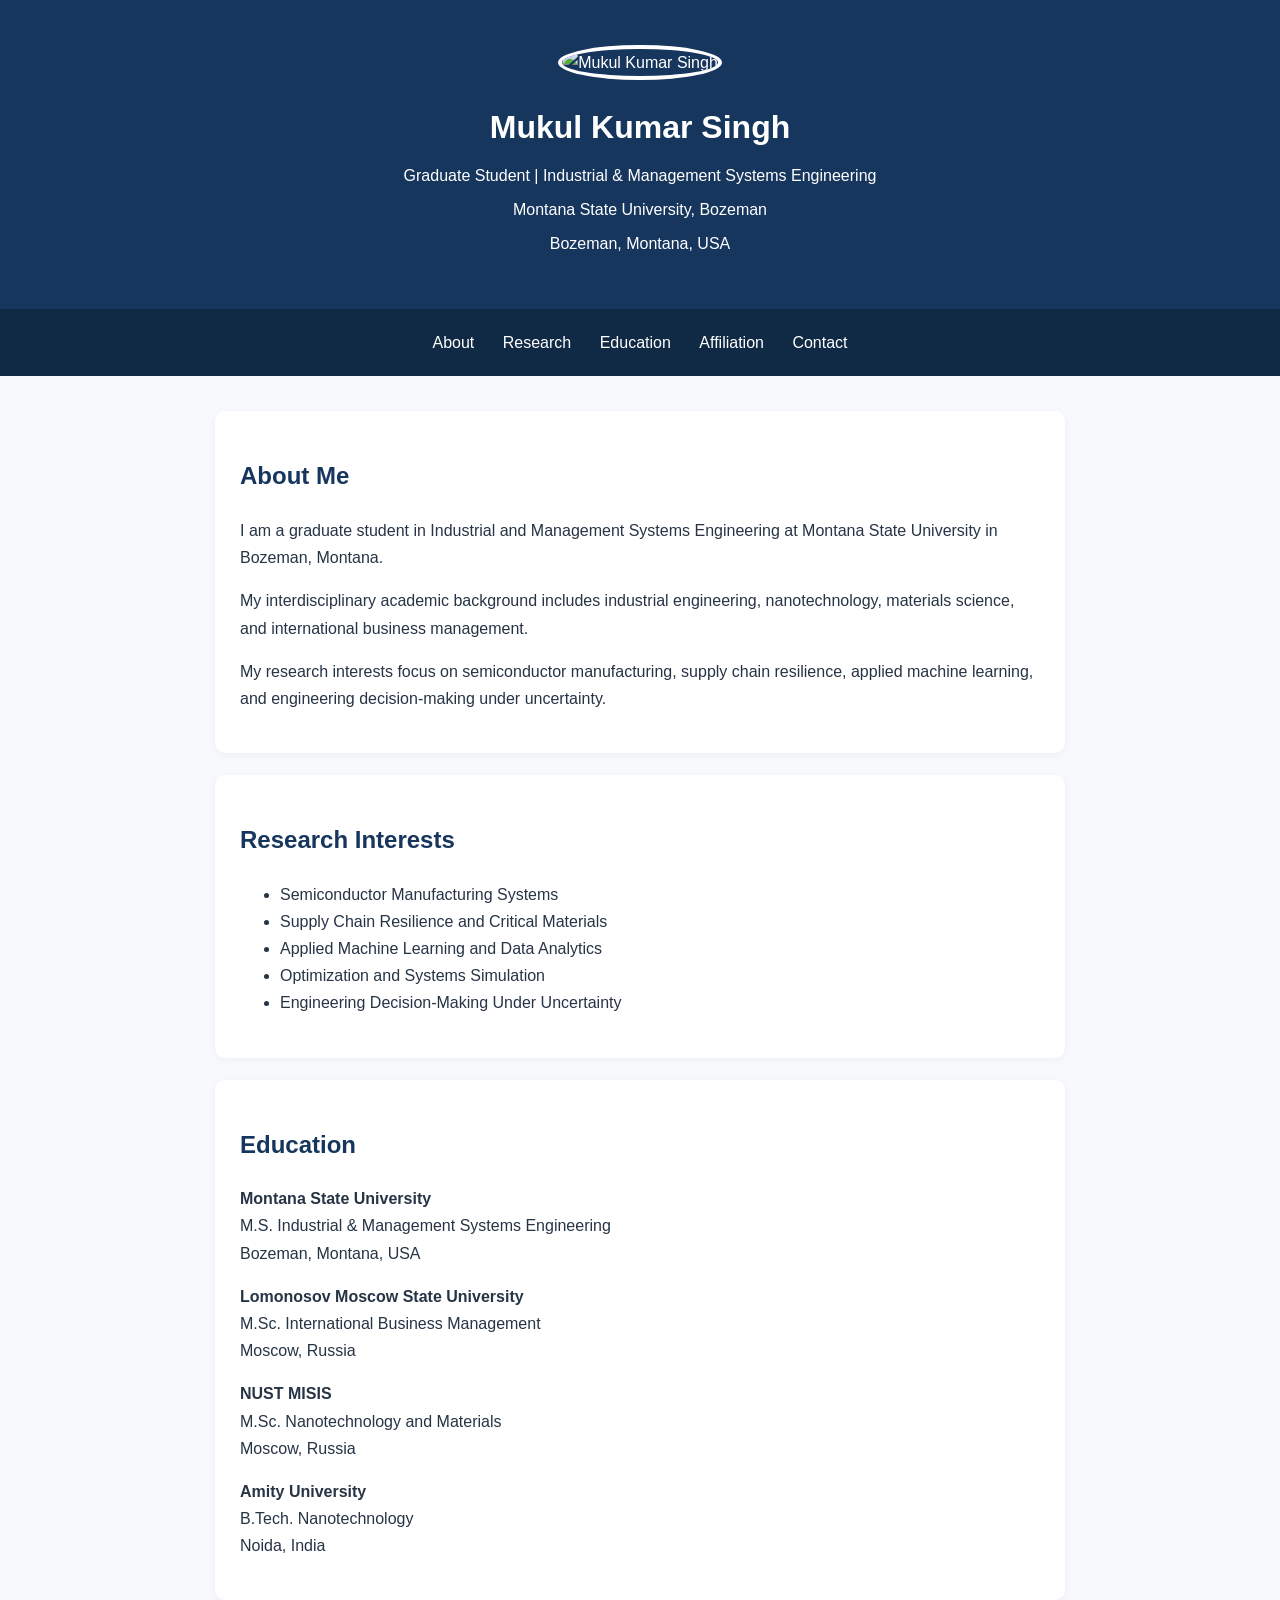
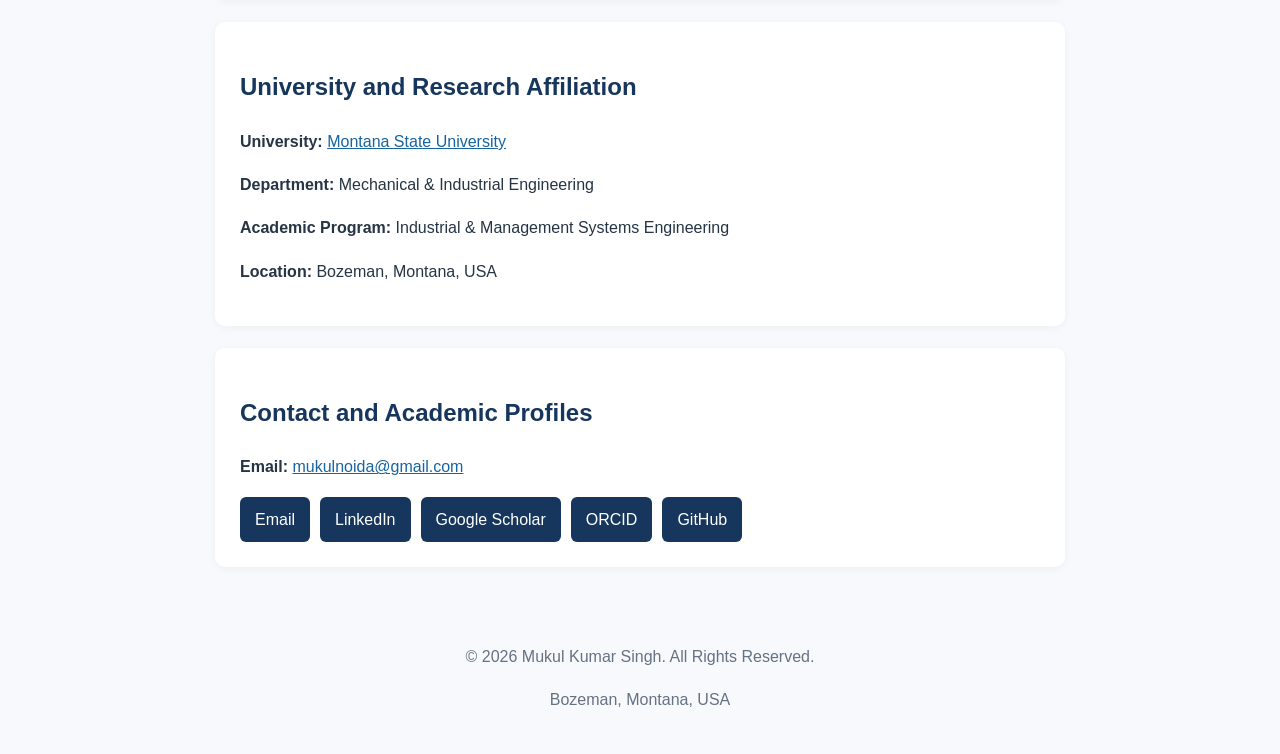
==== index.html @ 9c1c106c "Add academic homepage HTML structure This is a complete HTML document for an academic homepage, incl" ====
<!DOCTYPE html>
<html lang="en">
<head>
  <meta charset="UTF-8">
  <meta name="viewport" content="width=device-width, initial-scale=1">

  <title>Mukul Kumar Singh | Academic Homepage</title>

  <style>
    body {
      font-family: Arial, sans-serif;
      margin: 0;
      color: #263445;
      background: #f7f9fc;
      line-height: 1.7;
    }

    header {
      background: #17365d;
      color: white;
      text-align: center;
      padding: 45px 20px;
    }

    .profile-photo {
      width: 160px;
      height: 160px;
      border-radius: 50%;
      object-fit: cover;
      border: 4px solid white;
      margin-bottom: 15px;
    }

    header h1 {
      margin: 5px 0;
    }

    header p {
      margin: 7px 0;
    }

    nav {
      background: #102944;
      padding: 15px;
      text-align: center;
    }

    nav a {
      display: inline-block;
      color: white;
      text-decoration: none;
      margin: 5px 12px;
    }

    nav a:hover {
      text-decoration: underline;
    }

    main {
      max-width: 850px;
      margin: 35px auto;
      padding: 0 20px;
    }

    section {
      background: white;
      padding: 25px;
      margin-bottom: 22px;
      border-radius: 10px;
      box-shadow: 0 2px 8px #0000000b;
    }

    h2 {
      color: #17365d;
    }

    .links {
      display: flex;
      flex-wrap: wrap;
      gap: 10px;
    }

    .links a {
      display: inline-block;
      background: #17365d;
      color: white;
      padding: 9px 15px;
      border-radius: 6px;
      text-decoration: none;
    }

    .links a:hover {
      background: #285d91;
    }

    a {
      color: #1764a0;
    }

    footer {
      text-align: center;
      padding: 25px;
      color: #657284;
    }

    @media (max-width: 600px) {
      header h1 {
        font-size: 26px;
      }

      .profile-photo {
        width: 130px;
        height: 130px;
      }

      section {
        padding: 20px;
      }
    }
  </style>
</head>

<body>

<header>

  <!-- Upload your photo as profile.jpg -->
  <img
    src="profile.jpg"
    alt="Mukul Kumar Singh"
    class="profile-photo"
  >

  <h1>Mukul Kumar Singh</h1>

  <p>
    Graduate Student |
    Industrial & Management Systems Engineering
  </p>

  <p>Montana State University, Bozeman</p>

  <p>Bozeman, Montana, USA</p>

</header>

<nav>
  <a href="#about">About</a>
  <a href="#research">Research</a>
  <a href="#education">Education</a>
  <a href="#affiliation">Affiliation</a>
  <a href="#contact">Contact</a>
</nav>

<main>

  <!-- ABOUT ME -->
  <section id="about">

    <h2>About Me</h2>

    <p>
      I am a graduate student in Industrial and
      Management Systems Engineering at
      Montana State University in Bozeman, Montana.
    </p>

    <p>
      My interdisciplinary academic background
      includes industrial engineering, nanotechnology,
      materials science, and international business
      management.
    </p>

    <p>
      My research interests focus on semiconductor
      manufacturing, supply chain resilience,
      applied machine learning, and engineering
      decision-making under uncertainty.
    </p>

  </section>

  <!-- RESEARCH -->
  <section id="research">

    <h2>Research Interests</h2>

    <ul>
      <li>Semiconductor Manufacturing Systems</li>
      <li>Supply Chain Resilience and Critical Materials</li>
      <li>Applied Machine Learning and Data Analytics</li>
      <li>Optimization and Systems Simulation</li>
      <li>Engineering Decision-Making Under Uncertainty</li>
    </ul>

  </section>

  <!-- EDUCATION -->
  <section id="education">

    <h2>Education</h2>

    <p>
      <strong>Montana State University</strong><br>
      M.S. Industrial & Management Systems Engineering<br>
      Bozeman, Montana, USA
    </p>

    <p>
      <strong>Lomonosov Moscow State University</strong><br>
      M.Sc. International Business Management<br>
      Moscow, Russia
    </p>

    <p>
      <strong>NUST MISIS</strong><br>
      M.Sc. Nanotechnology and Materials<br>
      Moscow, Russia
    </p>

    <p>
      <strong>Amity University</strong><br>
      B.Tech. Nanotechnology<br>
      Noida, India
    </p>

  </section>

  <!-- UNIVERSITY AFFILIATION -->
  <section id="affiliation">

    <h2>University and Research Affiliation</h2>

    <p>
      <strong>University:</strong>
      <a href="https://www.montana.edu/"
         target="_blank" rel="noopener noreferrer">
        Montana State University
      </a>
    </p>

    <p>
      <strong>Department:</strong>
      Mechanical & Industrial Engineering
    </p>

    <p>
      <strong>Academic Program:</strong>
      Industrial & Management Systems Engineering
    </p>

    <p>
      <strong>Location:</strong>
      Bozeman, Montana, USA
    </p>

  </section>

  <!-- CONTACT -->
  <section id="contact">

    <h2>Contact and Academic Profiles</h2>

    <p>
      <strong>Email:</strong>
      <a href="mailto:mukulnoida@gmail.com">
        mukulnoida@gmail.com
      </a>
    </p>

    <div class="links">

      <a href="mailto:mukulnoida@gmail.com">
        Email
      </a>

      <a href="https://www.linkedin.com/in/mukulnoida/"
         target="_blank" rel="noopener noreferrer">
        LinkedIn
      </a>

      <a href="https://scholar.google.com/citations?hl=en&amp;user=1E6UcasAAAAJ"
         target="_blank" rel="noopener noreferrer">
        Google Scholar
      </a>

      <a href="https://orcid.org/0009-0001-5948-5191"
         target="_blank" rel="noopener noreferrer">
        ORCID
      </a>

      <a href="https://github.com/mukulnoida"
         target="_blank" rel="noopener noreferrer">
        GitHub
      </a>

    </div>

  </section>

</main>

<footer>
  <p>© 2026 Mukul Kumar Singh. All Rights Reserved.</p>
  <p>Bozeman, Montana, USA</p>
</footer>

</body>
</html>
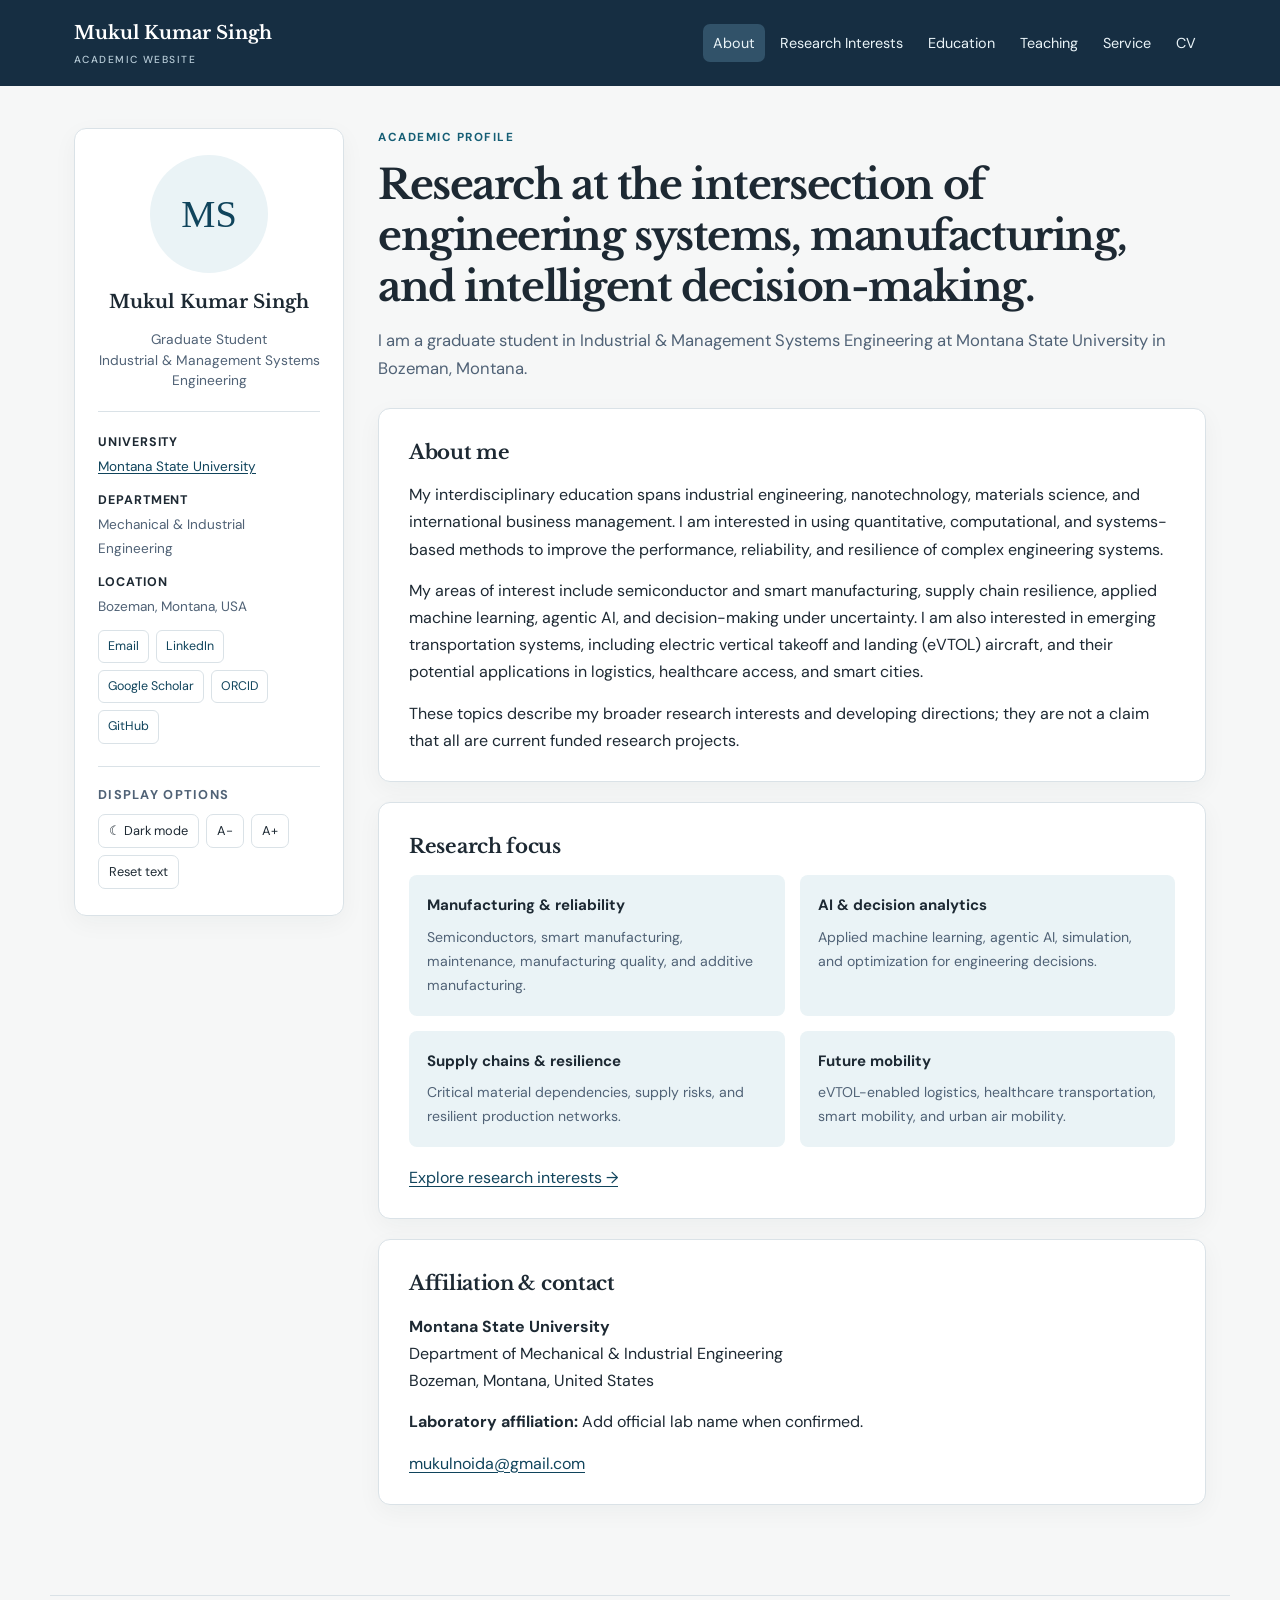
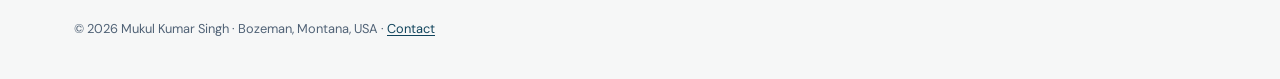
==== commit e1ff9593: "Add files via upload" ====
--- a/index.html
+++ b/index.html
@@ -1,311 +1 @@
-
-<!DOCTYPE html>
-<html lang="en">
-<head>
-  <meta charset="UTF-8">
-  <meta name="viewport" content="width=device-width, initial-scale=1">
-
-  <title>Mukul Kumar Singh | Academic Homepage</title>
-
-  <style>
-    body {
-      font-family: Arial, sans-serif;
-      margin: 0;
-      color: #263445;
-      background: #f7f9fc;
-      line-height: 1.7;
-    }
-
-    header {
-      background: #17365d;
-      color: white;
-      text-align: center;
-      padding: 45px 20px;
-    }
-
-    .profile-photo {
-      width: 160px;
-      height: 160px;
-      border-radius: 50%;
-      object-fit: cover;
-      border: 4px solid white;
-      margin-bottom: 15px;
-    }
-
-    header h1 {
-      margin: 5px 0;
-    }
-
-    header p {
-      margin: 7px 0;
-    }
-
-    nav {
-      background: #102944;
-      padding: 15px;
-      text-align: center;
-    }
-
-    nav a {
-      display: inline-block;
-      color: white;
-      text-decoration: none;
-      margin: 5px 12px;
-    }
-
-    nav a:hover {
-      text-decoration: underline;
-    }
-
-    main {
-      max-width: 850px;
-      margin: 35px auto;
-      padding: 0 20px;
-    }
-
-    section {
-      background: white;
-      padding: 25px;
-      margin-bottom: 22px;
-      border-radius: 10px;
-      box-shadow: 0 2px 8px #0000000b;
-    }
-
-    h2 {
-      color: #17365d;
-    }
-
-    .links {
-      display: flex;
-      flex-wrap: wrap;
-      gap: 10px;
-    }
-
-    .links a {
-      display: inline-block;
-      background: #17365d;
-      color: white;
-      padding: 9px 15px;
-      border-radius: 6px;
-      text-decoration: none;
-    }
-
-    .links a:hover {
-      background: #285d91;
-    }
-
-    a {
-      color: #1764a0;
-    }
-
-    footer {
-      text-align: center;
-      padding: 25px;
-      color: #657284;
-    }
-
-    @media (max-width: 600px) {
-      header h1 {
-        font-size: 26px;
-      }
-
-      .profile-photo {
-        width: 130px;
-        height: 130px;
-      }
-
-      section {
-        padding: 20px;
-      }
-    }
-  </style>
-</head>
-
-<body>
-
-<header>
-
-  <!-- Upload your photo as profile.jpg -->
-  <img
-    src="profile.jpg"
-    alt="Mukul Kumar Singh"
-    class="profile-photo"
-  >
-
-  <h1>Mukul Kumar Singh</h1>
-
-  <p>
-    Graduate Student |
-    Industrial & Management Systems Engineering
-  </p>
-
-  <p>Montana State University, Bozeman</p>
-
-  <p>Bozeman, Montana, USA</p>
-
-</header>
-
-<nav>
-  <a href="#about">About</a>
-  <a href="#research">Research</a>
-  <a href="#education">Education</a>
-  <a href="#affiliation">Affiliation</a>
-  <a href="#contact">Contact</a>
-</nav>
-
-<main>
-
-  <!-- ABOUT ME -->
-  <section id="about">
-
-    <h2>About Me</h2>
-
-    <p>
-      I am a graduate student in Industrial and
-      Management Systems Engineering at
-      Montana State University in Bozeman, Montana.
-    </p>
-
-    <p>
-      My interdisciplinary academic background
-      includes industrial engineering, nanotechnology,
-      materials science, and international business
-      management.
-    </p>
-
-    <p>
-      My research interests focus on semiconductor
-      manufacturing, supply chain resilience,
-      applied machine learning, and engineering
-      decision-making under uncertainty.
-    </p>
-
-  </section>
-
-  <!-- RESEARCH -->
-  <section id="research">
-
-    <h2>Research Interests</h2>
-
-    <ul>
-      <li>Semiconductor Manufacturing Systems</li>
-      <li>Supply Chain Resilience and Critical Materials</li>
-      <li>Applied Machine Learning and Data Analytics</li>
-      <li>Optimization and Systems Simulation</li>
-      <li>Engineering Decision-Making Under Uncertainty</li>
-    </ul>
-
-  </section>
-
-  <!-- EDUCATION -->
-  <section id="education">
-
-    <h2>Education</h2>
-
-    <p>
-      <strong>Montana State University</strong><br>
-      M.S. Industrial & Management Systems Engineering<br>
-      Bozeman, Montana, USA
-    </p>
-
-    <p>
-      <strong>Lomonosov Moscow State University</strong><br>
-      M.Sc. International Business Management<br>
-      Moscow, Russia
-    </p>
-
-    <p>
-      <strong>NUST MISIS</strong><br>
-      M.Sc. Nanotechnology and Materials<br>
-      Moscow, Russia
-    </p>
-
-    <p>
-      <strong>Amity University</strong><br>
-      B.Tech. Nanotechnology<br>
-      Noida, India
-    </p>
-
-  </section>
-
-  <!-- UNIVERSITY AFFILIATION -->
-  <section id="affiliation">
-
-    <h2>University and Research Affiliation</h2>
-
-    <p>
-      <strong>University:</strong>
-      <a href="https://www.montana.edu/"
-         target="_blank" rel="noopener noreferrer">
-        Montana State University
-      </a>
-    </p>
-
-    <p>
-      <strong>Department:</strong>
-      Mechanical & Industrial Engineering
-    </p>
-
-    <p>
-      <strong>Academic Program:</strong>
-      Industrial & Management Systems Engineering
-    </p>
-
-    <p>
-      <strong>Location:</strong>
-      Bozeman, Montana, USA
-    </p>
-
-  </section>
-
-  <!-- CONTACT -->
-  <section id="contact">
-
-    <h2>Contact and Academic Profiles</h2>
-
-    <p>
-      <strong>Email:</strong>
-      <a href="mailto:mukulnoida@gmail.com">
-        mukulnoida@gmail.com
-      </a>
-    </p>
-
-    <div class="links">
-
-      <a href="mailto:mukulnoida@gmail.com">
-        Email
-      </a>
-
-      <a href="https://www.linkedin.com/in/mukulnoida/"
-         target="_blank" rel="noopener noreferrer">
-        LinkedIn
-      </a>
-
-      <a href="https://scholar.google.com/citations?hl=en&amp;user=1E6UcasAAAAJ"
-         target="_blank" rel="noopener noreferrer">
-        Google Scholar
-      </a>
-
-      <a href="https://orcid.org/0009-0001-5948-5191"
-         target="_blank" rel="noopener noreferrer">
-        ORCID
-      </a>
-
-      <a href="https://github.com/mukulnoida"
-         target="_blank" rel="noopener noreferrer">
-        GitHub
-      </a>
-
-    </div>
-
-  </section>
-
-</main>
-
-<footer>
-  <p>© 2026 Mukul Kumar Singh. All Rights Reserved.</p>
-  <p>Bozeman, Montana, USA</p>
-</footer>
-
-</body>
-</html>
+<!doctype html><html lang="en"><head><meta charset="utf-8"><meta name="viewport" content="width=device-width, initial-scale=1"><meta name="description" content="Academic homepage for Mukul Kumar Singh, graduate student at Montana State University"><meta name="color-scheme" content="light dark"><title>About | Mukul Kumar Singh</title><link rel="stylesheet" href="style.css"><script>try{const t=localStorage.getItem('academic-theme');if(t==='dark'||t==='light')document.documentElement.dataset.theme=t}catch(e){}</script><script src="site.js" defer></script></head><body><a class="skip" href="#main">Skip to main content</a><header class="site-head"><div class="head-in"><a class="brand" href="index.html">Mukul Kumar Singh<small>Academic Website</small></a><nav aria-label="Main navigation" class="top-nav"><a href="index.html" aria-current="page">About</a><a href="research.html">Research Interests</a><a href="education.html">Education</a><a href="teaching.html">Teaching</a><a href="service.html">Service</a><a href="cv.html">CV</a></nav></div></header><div class="layout"><aside class="profile" aria-label="Profile and accessibility settings"><img class="avatar" src="profile.jpg" alt="Portrait of Mukul Kumar Singh" onerror="this.style.display='none';document.getElementById('avatar-fallback').style.display='grid'"><div class="avatar-fallback" id="avatar-fallback" aria-hidden="true">MS</div><h2>Mukul Kumar Singh</h2><p class="role">Graduate Student<br>Industrial &amp; Management Systems Engineering</p><hr class="side-divider"><p class="fact"><strong>University</strong><a href="https://www.montana.edu/">Montana State University</a></p><p class="fact"><strong>Department</strong>Mechanical &amp; Industrial Engineering</p><p class="fact"><strong>Location</strong>Bozeman, Montana, USA</p><div class="profile-links" aria-label="Contact and research profiles"><a href="mailto:mukulnoida@gmail.com">Email</a><a href="https://www.linkedin.com/in/mukulnoida/" target="_blank" rel="noopener noreferrer">LinkedIn</a><a href="https://scholar.google.com/citations?user=1E6UcasAAAAJ" target="_blank" rel="noopener noreferrer">Google Scholar</a><a href="https://orcid.org/0009-0001-5948-5191" target="_blank" rel="noopener noreferrer">ORCID</a><a href="https://github.com/mukulnoida" target="_blank" rel="noopener noreferrer">GitHub</a></div><div class="accessibility" aria-label="Display preferences"><h3>Display options</h3><div class="controls"><button type="button" id="theme-toggle">☾ Dark mode</button><button type="button" id="text-minus" aria-label="Decrease text size">A−</button><button type="button" id="text-plus" aria-label="Increase text size">A+</button><button type="button" id="text-reset">Reset text</button></div></div></aside><main id="main" tabindex="-1"><p class="eyebrow">Academic profile</p><h1 class="page-title">Research at the intersection of engineering systems, manufacturing, and intelligent decision-making.</h1><p class="lead">I am a graduate student in Industrial &amp; Management Systems Engineering at Montana State University in Bozeman, Montana.</p><section class="panel" aria-labelledby="about-title"><h2 id="about-title">About me</h2><p>My interdisciplinary education spans industrial engineering, nanotechnology, materials science, and international business management. I am interested in using quantitative, computational, and systems-based methods to improve the performance, reliability, and resilience of complex engineering systems.</p><p>My areas of interest include semiconductor and smart manufacturing, supply chain resilience, applied machine learning, agentic AI, and decision-making under uncertainty. I am also interested in emerging transportation systems, including electric vertical takeoff and landing (eVTOL) aircraft, and their potential applications in logistics, healthcare access, and smart cities.</p><p>These topics describe my broader research interests and developing directions; they are not a claim that all are current funded research projects.</p></section><section class="panel" aria-labelledby="focus-title"><h2 id="focus-title">Research focus</h2><div class="two-col"><div class="mini"><h3>Manufacturing &amp; reliability</h3><p>Semiconductors, smart manufacturing, maintenance, manufacturing quality, and additive manufacturing.</p></div><div class="mini"><h3>AI &amp; decision analytics</h3><p>Applied machine learning, agentic AI, simulation, and optimization for engineering decisions.</p></div><div class="mini"><h3>Supply chains &amp; resilience</h3><p>Critical material dependencies, supply risks, and resilient production networks.</p></div><div class="mini"><h3>Future mobility</h3><p>eVTOL-enabled logistics, healthcare transportation, smart mobility, and urban air mobility.</p></div></div><p style="margin-top:17px"><a href="research.html">Explore research interests →</a></p></section><section class="panel"><h2>Affiliation &amp; contact</h2><p><strong>Montana State University</strong><br>Department of Mechanical &amp; Industrial Engineering<br>Bozeman, Montana, United States</p><p><strong>Laboratory affiliation:</strong> Add official lab name when confirmed.</p><p><a href="mailto:mukulnoida@gmail.com">mukulnoida@gmail.com</a></p></section></main></div><footer><p>© 2026 Mukul Kumar Singh · Bozeman, Montana, USA · <a href="mailto:mukulnoida@gmail.com">Contact</a></p></footer></body></html>
--- a/style.css
+++ b/style.css
@@ -0,0 +1,4 @@
+@import url('https://fonts.googleapis.com/css2?family=DM+Sans:wght@400;500;600;700&family=Libre+Baskerville:wght@400;700&display=swap');
+:root{color-scheme:light;--bg:#f6f7f7;--paper:#fff;--ink:#1d2933;--muted:#506276;--line:#dae2e7;--accent:#155e75;--accentstrong:#10445c;--soft:#eaf3f6;--nav:#162e42;--focus:#db7f24;--shadow:0 7px 24px rgba(19,41,53,.045);font-size:16px}
+:root[data-theme=dark]{color-scheme:dark;--bg:#0e1822;--paper:#192735;--ink:#ecf3f6;--muted:#b7c8d4;--line:#3a4a5b;--accent:#8ccee1;--accentstrong:#b6e9f7;--soft:#233c4b;--nav:#142534;--focus:#fbb960;--shadow:none}
+*{box-sizing:border-box}html{scroll-behavior:smooth}body{margin:0;background:var(--bg);color:var(--ink);font-family:'DM Sans',Arial,sans-serif;line-height:1.7}a{color:var(--accentstrong);text-underline-offset:.16em}a:hover{text-decoration-thickness:2px}a:focus-visible,button:focus-visible{outline:3px solid var(--focus);outline-offset:4px}button{font:inherit;cursor:pointer}.skip{position:absolute;left:16px;top:-100px;background:var(--paper);padding:10px 15px;z-index:100}.skip:focus{top:12px}.site-head{background:var(--nav);color:#f5faff}.head-in{max-width:1180px;margin:auto;padding:18px 24px;display:flex;align-items:center;justify-content:space-between;gap:22px;flex-wrap:wrap}.brand{font-family:'Libre Baskerville',Georgia,serif;font-size:1.14rem;color:#fff;text-decoration:none;font-weight:700}.brand small{display:block;font-size:.64rem;font-family:'DM Sans',sans-serif;font-weight:500;letter-spacing:.14em;text-transform:uppercase;color:#b7cbd7;margin-top:2px}.top-nav{display:flex;gap:5px;flex-wrap:wrap}.top-nav a{color:#eaf4f8;text-decoration:none;padding:7px 10px;border-radius:7px;font-size:.9rem}.top-nav a:hover,.top-nav a[aria-current=page]{background:#315269}.layout{max-width:1180px;padding:42px 24px 70px;margin:0 auto;display:grid;grid-template-columns:270px minmax(0,1fr);gap:34px}.profile,.panel{background:var(--paper);border:1px solid var(--line);border-radius:12px;box-shadow:var(--shadow)}.profile{padding:26px 23px;align-self:start;position:sticky;top:20px}.avatar{width:118px;height:118px;border-radius:50%;border:3px solid var(--line);object-fit:cover;display:block;margin:0 auto 17px;background:var(--soft)}.avatar-fallback{width:118px;height:118px;border-radius:50%;display:none;place-items:center;margin:0 auto 17px;background:var(--soft);color:var(--accentstrong);font-family:Georgia,serif;font-size:2.4rem}.profile h2{font-family:'Libre Baskerville',Georgia,serif;font-size:1.15rem;line-height:1.35;margin:0 0 7px;text-align:center}.role{text-align:center;font-size:.86rem;color:var(--muted);line-height:1.5}.side-divider{border:0;border-top:1px solid var(--line);margin:20px 0}.fact{font-size:.85rem;margin:0 0 12px;color:var(--muted)}.fact strong{display:block;color:var(--ink);font-size:.78rem;text-transform:uppercase;letter-spacing:.075em;margin-bottom:2px}.profile-links{display:flex;flex-wrap:wrap;gap:7px}.profile-links a{display:inline-block;border:1px solid var(--line);border-radius:6px;padding:5px 9px;font-size:.78rem;text-decoration:none}.profile-links a:hover{background:var(--soft)}.accessibility{margin-top:22px;border-top:1px solid var(--line);padding-top:17px}.accessibility h3{font-size:.8rem;text-transform:uppercase;letter-spacing:.1em;margin:0 0 9px;color:var(--muted)}.controls{display:flex;gap:7px;flex-wrap:wrap}.controls button{border:1px solid var(--line);background:var(--paper);color:var(--ink);border-radius:7px;padding:5px 10px;font-size:.8rem}.controls button:hover{background:var(--soft)}main{min-width:0}.eyebrow{font-weight:700;letter-spacing:.13em;text-transform:uppercase;color:var(--accent);font-size:.73rem;margin:0 0 11px}.page-title{font-family:'Libre Baskerville',Georgia,serif;font-size:clamp(1.85rem,3.2vw,2.55rem);line-height:1.25;letter-spacing:-.035em;margin:0 0 14px}.lead{font-size:1.04rem;max-width:73ch;color:var(--muted);margin:0 0 25px}.panel{padding:27px 30px;margin:0 0 20px}.panel h2{font-family:'Libre Baskerville',Georgia,serif;letter-spacing:-.015em;font-size:1.23rem;margin:0 0 12px}.panel h3{font-size:1rem;margin:17px 0 5px}.panel p{margin:0 0 14px}.panel p:last-child{margin-bottom:0}.panel ul{margin:9px 0 0;padding-left:22px}.panel li{padding:3px 0}.tag-wrap{display:flex;flex-wrap:wrap;gap:8px;margin-top:14px}.tag{padding:5px 11px;border:1px solid var(--line);border-radius:100px;font-size:.8rem;background:var(--soft);color:var(--ink)}.two-col{display:grid;grid-template-columns:1fr 1fr;gap:15px}.mini{background:var(--soft);padding:18px;border-radius:8px}.mini h3{margin:0 0 7px;font-size:.94rem}.mini p{font-size:.88rem;margin:0;color:var(--muted)}.item{padding:15px 0;border-bottom:1px solid var(--line)}.item:first-of-type{padding-top:0}.item:last-child{border-bottom:0;padding-bottom:0}.item h3{margin:0 0 2px}.item .meta{font-size:.87rem;color:var(--muted);margin-bottom:5px}.action{display:inline-block;border-radius:7px;padding:10px 17px;background:var(--accentstrong);color:var(--bg);text-decoration:none;font-weight:700;font-size:.88rem}.action:hover{filter:brightness(1.12)}.note{font-size:.9rem;color:var(--muted)}footer{border-top:1px solid var(--line);max-width:1180px;margin:auto;padding:22px 24px 40px;color:var(--muted);font-size:.8rem}footer p{margin:0} @media(max-width:850px){.layout{grid-template-columns:1fr;padding-top:25px;gap:20px}.profile{position:static}.two-col{grid-template-columns:1fr}.head-in{align-items:start}.top-nav a{padding:6px 7px}}@media(max-width:480px){.panel{padding:21px 19px}.layout{padding-left:15px;padding-right:15px}.brand{font-size:1rem}}@media(prefers-reduced-motion:reduce){html{scroll-behavior:auto}*{transition:none!important;animation:none!important}}
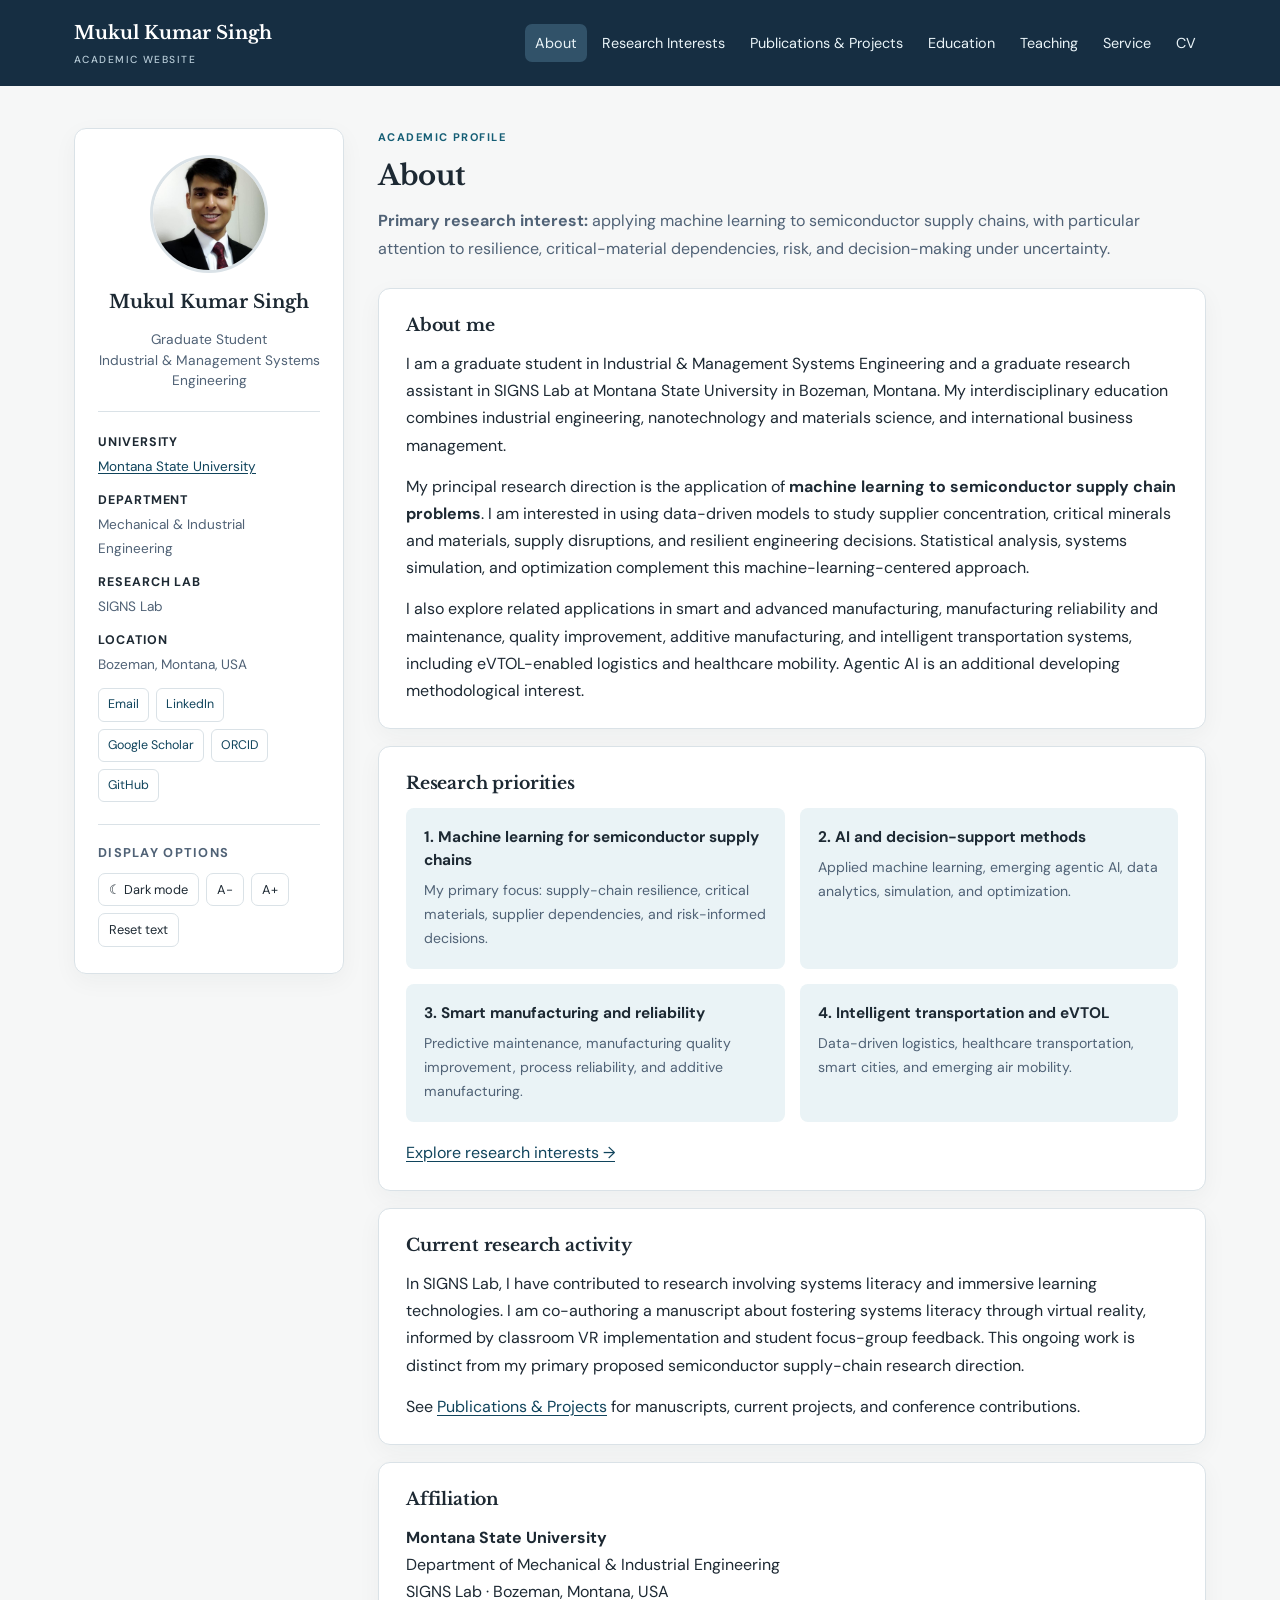
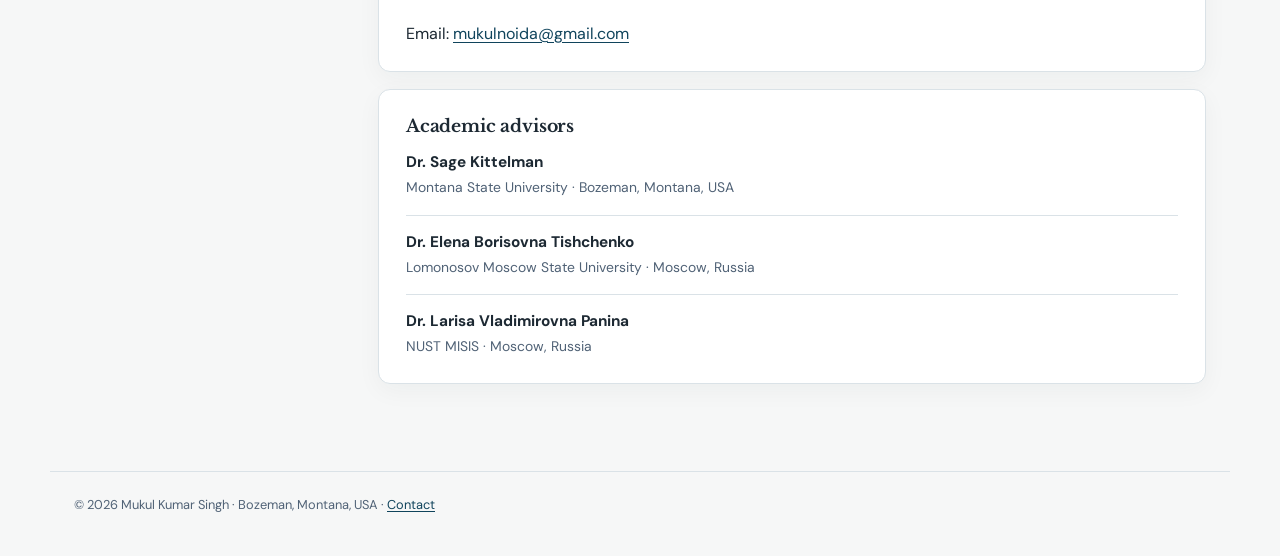
==== commit 03036047: "Add files via upload" ====
--- a/index.html
+++ b/index.html
@@ -1 +1,3 @@
-<!doctype html><html lang="en"><head><meta charset="utf-8"><meta name="viewport" content="width=device-width, initial-scale=1"><meta name="description" content="Academic homepage for Mukul Kumar Singh, graduate student at Montana State University"><meta name="color-scheme" content="light dark"><title>About | Mukul Kumar Singh</title><link rel="stylesheet" href="style.css"><script>try{const t=localStorage.getItem('academic-theme');if(t==='dark'||t==='light')document.documentElement.dataset.theme=t}catch(e){}</script><script src="site.js" defer></script></head><body><a class="skip" href="#main">Skip to main content</a><header class="site-head"><div class="head-in"><a class="brand" href="index.html">Mukul Kumar Singh<small>Academic Website</small></a><nav aria-label="Main navigation" class="top-nav"><a href="index.html" aria-current="page">About</a><a href="research.html">Research Interests</a><a href="education.html">Education</a><a href="teaching.html">Teaching</a><a href="service.html">Service</a><a href="cv.html">CV</a></nav></div></header><div class="layout"><aside class="profile" aria-label="Profile and accessibility settings"><img class="avatar" src="profile.jpg" alt="Portrait of Mukul Kumar Singh" onerror="this.style.display='none';document.getElementById('avatar-fallback').style.display='grid'"><div class="avatar-fallback" id="avatar-fallback" aria-hidden="true">MS</div><h2>Mukul Kumar Singh</h2><p class="role">Graduate Student<br>Industrial &amp; Management Systems Engineering</p><hr class="side-divider"><p class="fact"><strong>University</strong><a href="https://www.montana.edu/">Montana State University</a></p><p class="fact"><strong>Department</strong>Mechanical &amp; Industrial Engineering</p><p class="fact"><strong>Location</strong>Bozeman, Montana, USA</p><div class="profile-links" aria-label="Contact and research profiles"><a href="mailto:mukulnoida@gmail.com">Email</a><a href="https://www.linkedin.com/in/mukulnoida/" target="_blank" rel="noopener noreferrer">LinkedIn</a><a href="https://scholar.google.com/citations?user=1E6UcasAAAAJ" target="_blank" rel="noopener noreferrer">Google Scholar</a><a href="https://orcid.org/0009-0001-5948-5191" target="_blank" rel="noopener noreferrer">ORCID</a><a href="https://github.com/mukulnoida" target="_blank" rel="noopener noreferrer">GitHub</a></div><div class="accessibility" aria-label="Display preferences"><h3>Display options</h3><div class="controls"><button type="button" id="theme-toggle">☾ Dark mode</button><button type="button" id="text-minus" aria-label="Decrease text size">A−</button><button type="button" id="text-plus" aria-label="Increase text size">A+</button><button type="button" id="text-reset">Reset text</button></div></div></aside><main id="main" tabindex="-1"><p class="eyebrow">Academic profile</p><h1 class="page-title">Research at the intersection of engineering systems, manufacturing, and intelligent decision-making.</h1><p class="lead">I am a graduate student in Industrial &amp; Management Systems Engineering at Montana State University in Bozeman, Montana.</p><section class="panel" aria-labelledby="about-title"><h2 id="about-title">About me</h2><p>My interdisciplinary education spans industrial engineering, nanotechnology, materials science, and international business management. I am interested in using quantitative, computational, and systems-based methods to improve the performance, reliability, and resilience of complex engineering systems.</p><p>My areas of interest include semiconductor and smart manufacturing, supply chain resilience, applied machine learning, agentic AI, and decision-making under uncertainty. I am also interested in emerging transportation systems, including electric vertical takeoff and landing (eVTOL) aircraft, and their potential applications in logistics, healthcare access, and smart cities.</p><p>These topics describe my broader research interests and developing directions; they are not a claim that all are current funded research projects.</p></section><section class="panel" aria-labelledby="focus-title"><h2 id="focus-title">Research focus</h2><div class="two-col"><div class="mini"><h3>Manufacturing &amp; reliability</h3><p>Semiconductors, smart manufacturing, maintenance, manufacturing quality, and additive manufacturing.</p></div><div class="mini"><h3>AI &amp; decision analytics</h3><p>Applied machine learning, agentic AI, simulation, and optimization for engineering decisions.</p></div><div class="mini"><h3>Supply chains &amp; resilience</h3><p>Critical material dependencies, supply risks, and resilient production networks.</p></div><div class="mini"><h3>Future mobility</h3><p>eVTOL-enabled logistics, healthcare transportation, smart mobility, and urban air mobility.</p></div></div><p style="margin-top:17px"><a href="research.html">Explore research interests →</a></p></section><section class="panel"><h2>Affiliation &amp; contact</h2><p><strong>Montana State University</strong><br>Department of Mechanical &amp; Industrial Engineering<br>Bozeman, Montana, United States</p><p><strong>Laboratory affiliation:</strong> Add official lab name when confirmed.</p><p><a href="mailto:mukulnoida@gmail.com">mukulnoida@gmail.com</a></p></section></main></div><footer><p>© 2026 Mukul Kumar Singh · Bozeman, Montana, USA · <a href="mailto:mukulnoida@gmail.com">Contact</a></p></footer></body></html>+<!DOCTYPE html>
+
+<html lang="en"><head><meta charset="utf-8"/><meta content="width=device-width, initial-scale=1" name="viewport"/><meta content="Mukul Kumar Singh: machine learning for semiconductor supply chain resilience, critical materials, and engineering decision-making." name="description"/><meta content="light dark" name="color-scheme"/><title>About | Mukul Kumar Singh</title><link href="style.css" rel="stylesheet"/><script>try{const t=localStorage.getItem('academic-theme');if(t==='dark'||t==='light')document.documentElement.dataset.theme=t}catch(e){}</script><script defer="" src="site.js"></script></head><body><a class="skip" href="#main">Skip to main content</a><header class="site-head"><div class="head-in"><a class="brand" href="index.html">Mukul Kumar Singh<small>Academic Website</small></a><nav aria-label="Main navigation" class="top-nav"><a aria-current="page" href="index.html">About</a><a href="research.html">Research Interests</a><a href="publications.html">Publications &amp; Projects</a><a href="education.html">Education</a><a href="teaching.html">Teaching</a><a href="service.html">Service</a><a href="cv.html">CV</a></nav></div></header><div class="layout"><aside aria-label="Profile and accessibility settings" class="profile"><img alt="Portrait of Mukul Kumar Singh" class="avatar" onerror="this.style.display='none';document.getElementById('avatar-fallback').style.display='grid'" src="profile.jpg"/><div aria-hidden="true" class="avatar-fallback" id="avatar-fallback">MS</div><h2>Mukul Kumar Singh</h2><p class="role">Graduate Student<br/>Industrial &amp; Management Systems Engineering</p><hr class="side-divider"/><p class="fact"><strong>University</strong><a href="https://www.montana.edu/">Montana State University</a></p><p class="fact"><strong>Department</strong>Mechanical &amp; Industrial Engineering</p><p class="fact"><strong>Research lab</strong>SIGNS Lab</p><p class="fact"><strong>Location</strong>Bozeman, Montana, USA</p><div aria-label="Contact and research profiles" class="profile-links"><a href="mailto:mukulnoida@gmail.com">Email</a><a href="https://www.linkedin.com/in/mukulnoida/" rel="noopener noreferrer" target="_blank">LinkedIn</a><a href="https://scholar.google.com/citations?user=1E6UcasAAAAJ" rel="noopener noreferrer" target="_blank">Google Scholar</a><a href="https://orcid.org/0009-0001-5948-5191" rel="noopener noreferrer" target="_blank">ORCID</a><a href="https://github.com/mukulnoida" rel="noopener noreferrer" target="_blank">GitHub</a></div><div aria-label="Display preferences" class="accessibility"><h3>Display options</h3><div class="controls"><button id="theme-toggle" type="button">☾ Dark mode</button><button aria-label="Decrease text size" id="text-minus" type="button">A−</button><button aria-label="Increase text size" id="text-plus" type="button">A+</button><button id="text-reset" type="button">Reset text</button></div></div></aside><main id="main" tabindex="-1"><p class="eyebrow">Academic profile</p><h1 class="page-title">About</h1><p class="lead"><strong>Primary research interest:</strong> applying machine learning to semiconductor supply chains, with particular attention to resilience, critical-material dependencies, risk, and decision-making under uncertainty.</p><section aria-labelledby="about-title" class="panel"><h2 id="about-title">About me</h2><p>I am a graduate student in Industrial &amp; Management Systems Engineering and a graduate research assistant in SIGNS Lab at Montana State University in Bozeman, Montana. My interdisciplinary education combines industrial engineering, nanotechnology and materials science, and international business management.</p><p>My principal research direction is the application of <strong>machine learning to semiconductor supply chain problems</strong>. I am interested in using data-driven models to study supplier concentration, critical minerals and materials, supply disruptions, and resilient engineering decisions. Statistical analysis, systems simulation, and optimization complement this machine-learning-centered approach.</p><p>I also explore related applications in smart and advanced manufacturing, manufacturing reliability and maintenance, quality improvement, additive manufacturing, and intelligent transportation systems, including eVTOL-enabled logistics and healthcare mobility. Agentic AI is an additional developing methodological interest.</p></section><section aria-labelledby="priority-title" class="panel"><h2 id="priority-title">Research priorities</h2><div class="two-col"><div class="mini"><h3>1. Machine learning for semiconductor supply chains</h3><p>My primary focus: supply-chain resilience, critical materials, supplier dependencies, and risk-informed decisions.</p></div><div class="mini"><h3>2. AI and decision-support methods</h3><p>Applied machine learning, emerging agentic AI, data analytics, simulation, and optimization.</p></div><div class="mini"><h3>3. Smart manufacturing and reliability</h3><p>Predictive maintenance, manufacturing quality improvement, process reliability, and additive manufacturing.</p></div><div class="mini"><h3>4. Intelligent transportation and eVTOL</h3><p>Data-driven logistics, healthcare transportation, smart cities, and emerging air mobility.</p></div></div><p style="margin-top:17px"><a href="research.html">Explore research interests →</a></p></section><section aria-labelledby="activity-title" class="panel"><h2 id="activity-title">Current research activity</h2><p>In SIGNS Lab, I have contributed to research involving systems literacy and immersive learning technologies. I am co-authoring a manuscript about fostering systems literacy through virtual reality, informed by classroom VR implementation and student focus-group feedback. This ongoing work is distinct from my primary proposed semiconductor supply-chain research direction.</p><p>See <a href="publications.html">Publications &amp; Projects</a> for manuscripts, current projects, and conference contributions.</p></section><section aria-labelledby="affil-title" class="panel"><h2 id="affil-title">Affiliation</h2><p><strong>Montana State University</strong><br/>Department of Mechanical &amp; Industrial Engineering<br/>SIGNS Lab · Bozeman, Montana, USA</p><p>Email: <a href="mailto:mukulnoida@gmail.com">mukulnoida@gmail.com</a></p></section><section aria-labelledby="advisors-heading" class="panel"><h2 id="advisors-heading">Academic advisors</h2><div class="item"><h3>Dr. Sage Kittelman</h3><p class="meta">Montana State University · Bozeman, Montana, USA</p></div><div class="item"><h3>Dr. Elena Borisovna Tishchenko</h3><p class="meta">Lomonosov Moscow State University · Moscow, Russia</p></div><div class="item"><h3>Dr. Larisa Vladimirovna Panina</h3><p class="meta">NUST MISIS · Moscow, Russia</p></div></section></main></div><footer><p>© 2026 Mukul Kumar Singh · Bozeman, Montana, USA · <a href="mailto:mukulnoida@gmail.com">Contact</a></p></footer></body></html>
--- a/style.css
+++ b/style.css
@@ -1,4 +1,12 @@
 @import url('https://fonts.googleapis.com/css2?family=DM+Sans:wght@400;500;600;700&family=Libre+Baskerville:wght@400;700&display=swap');
 :root{color-scheme:light;--bg:#f6f7f7;--paper:#fff;--ink:#1d2933;--muted:#506276;--line:#dae2e7;--accent:#155e75;--accentstrong:#10445c;--soft:#eaf3f6;--nav:#162e42;--focus:#db7f24;--shadow:0 7px 24px rgba(19,41,53,.045);font-size:16px}
 :root[data-theme=dark]{color-scheme:dark;--bg:#0e1822;--paper:#192735;--ink:#ecf3f6;--muted:#b7c8d4;--line:#3a4a5b;--accent:#8ccee1;--accentstrong:#b6e9f7;--soft:#233c4b;--nav:#142534;--focus:#fbb960;--shadow:none}
-*{box-sizing:border-box}html{scroll-behavior:smooth}body{margin:0;background:var(--bg);color:var(--ink);font-family:'DM Sans',Arial,sans-serif;line-height:1.7}a{color:var(--accentstrong);text-underline-offset:.16em}a:hover{text-decoration-thickness:2px}a:focus-visible,button:focus-visible{outline:3px solid var(--focus);outline-offset:4px}button{font:inherit;cursor:pointer}.skip{position:absolute;left:16px;top:-100px;background:var(--paper);padding:10px 15px;z-index:100}.skip:focus{top:12px}.site-head{background:var(--nav);color:#f5faff}.head-in{max-width:1180px;margin:auto;padding:18px 24px;display:flex;align-items:center;justify-content:space-between;gap:22px;flex-wrap:wrap}.brand{font-family:'Libre Baskerville',Georgia,serif;font-size:1.14rem;color:#fff;text-decoration:none;font-weight:700}.brand small{display:block;font-size:.64rem;font-family:'DM Sans',sans-serif;font-weight:500;letter-spacing:.14em;text-transform:uppercase;color:#b7cbd7;margin-top:2px}.top-nav{display:flex;gap:5px;flex-wrap:wrap}.top-nav a{color:#eaf4f8;text-decoration:none;padding:7px 10px;border-radius:7px;font-size:.9rem}.top-nav a:hover,.top-nav a[aria-current=page]{background:#315269}.layout{max-width:1180px;padding:42px 24px 70px;margin:0 auto;display:grid;grid-template-columns:270px minmax(0,1fr);gap:34px}.profile,.panel{background:var(--paper);border:1px solid var(--line);border-radius:12px;box-shadow:var(--shadow)}.profile{padding:26px 23px;align-self:start;position:sticky;top:20px}.avatar{width:118px;height:118px;border-radius:50%;border:3px solid var(--line);object-fit:cover;display:block;margin:0 auto 17px;background:var(--soft)}.avatar-fallback{width:118px;height:118px;border-radius:50%;display:none;place-items:center;margin:0 auto 17px;background:var(--soft);color:var(--accentstrong);font-family:Georgia,serif;font-size:2.4rem}.profile h2{font-family:'Libre Baskerville',Georgia,serif;font-size:1.15rem;line-height:1.35;margin:0 0 7px;text-align:center}.role{text-align:center;font-size:.86rem;color:var(--muted);line-height:1.5}.side-divider{border:0;border-top:1px solid var(--line);margin:20px 0}.fact{font-size:.85rem;margin:0 0 12px;color:var(--muted)}.fact strong{display:block;color:var(--ink);font-size:.78rem;text-transform:uppercase;letter-spacing:.075em;margin-bottom:2px}.profile-links{display:flex;flex-wrap:wrap;gap:7px}.profile-links a{display:inline-block;border:1px solid var(--line);border-radius:6px;padding:5px 9px;font-size:.78rem;text-decoration:none}.profile-links a:hover{background:var(--soft)}.accessibility{margin-top:22px;border-top:1px solid var(--line);padding-top:17px}.accessibility h3{font-size:.8rem;text-transform:uppercase;letter-spacing:.1em;margin:0 0 9px;color:var(--muted)}.controls{display:flex;gap:7px;flex-wrap:wrap}.controls button{border:1px solid var(--line);background:var(--paper);color:var(--ink);border-radius:7px;padding:5px 10px;font-size:.8rem}.controls button:hover{background:var(--soft)}main{min-width:0}.eyebrow{font-weight:700;letter-spacing:.13em;text-transform:uppercase;color:var(--accent);font-size:.73rem;margin:0 0 11px}.page-title{font-family:'Libre Baskerville',Georgia,serif;font-size:clamp(1.85rem,3.2vw,2.55rem);line-height:1.25;letter-spacing:-.035em;margin:0 0 14px}.lead{font-size:1.04rem;max-width:73ch;color:var(--muted);margin:0 0 25px}.panel{padding:27px 30px;margin:0 0 20px}.panel h2{font-family:'Libre Baskerville',Georgia,serif;letter-spacing:-.015em;font-size:1.23rem;margin:0 0 12px}.panel h3{font-size:1rem;margin:17px 0 5px}.panel p{margin:0 0 14px}.panel p:last-child{margin-bottom:0}.panel ul{margin:9px 0 0;padding-left:22px}.panel li{padding:3px 0}.tag-wrap{display:flex;flex-wrap:wrap;gap:8px;margin-top:14px}.tag{padding:5px 11px;border:1px solid var(--line);border-radius:100px;font-size:.8rem;background:var(--soft);color:var(--ink)}.two-col{display:grid;grid-template-columns:1fr 1fr;gap:15px}.mini{background:var(--soft);padding:18px;border-radius:8px}.mini h3{margin:0 0 7px;font-size:.94rem}.mini p{font-size:.88rem;margin:0;color:var(--muted)}.item{padding:15px 0;border-bottom:1px solid var(--line)}.item:first-of-type{padding-top:0}.item:last-child{border-bottom:0;padding-bottom:0}.item h3{margin:0 0 2px}.item .meta{font-size:.87rem;color:var(--muted);margin-bottom:5px}.action{display:inline-block;border-radius:7px;padding:10px 17px;background:var(--accentstrong);color:var(--bg);text-decoration:none;font-weight:700;font-size:.88rem}.action:hover{filter:brightness(1.12)}.note{font-size:.9rem;color:var(--muted)}footer{border-top:1px solid var(--line);max-width:1180px;margin:auto;padding:22px 24px 40px;color:var(--muted);font-size:.8rem}footer p{margin:0} @media(max-width:850px){.layout{grid-template-columns:1fr;padding-top:25px;gap:20px}.profile{position:static}.two-col{grid-template-columns:1fr}.head-in{align-items:start}.top-nav a{padding:6px 7px}}@media(max-width:480px){.panel{padding:21px 19px}.layout{padding-left:15px;padding-right:15px}.brand{font-size:1rem}}@media(prefers-reduced-motion:reduce){html{scroll-behavior:auto}*{transition:none!important;animation:none!important}}+*{box-sizing:border-box}html{scroll-behavior:smooth}body{margin:0;background:var(--bg);color:var(--ink);font-family:'DM Sans',Arial,sans-serif;line-height:1.7}a{color:var(--accentstrong);text-underline-offset:.16em}a:hover{text-decoration-thickness:2px}a:focus-visible,button:focus-visible{outline:3px solid var(--focus);outline-offset:4px}button{font:inherit;cursor:pointer}.skip{position:absolute;left:16px;top:-100px;background:var(--paper);padding:10px 15px;z-index:100}.skip:focus{top:12px}.site-head{background:var(--nav);color:#f5faff}.head-in{max-width:1180px;margin:auto;padding:18px 24px;display:flex;align-items:center;justify-content:space-between;gap:22px;flex-wrap:wrap}.brand{font-family:'Libre Baskerville',Georgia,serif;font-size:1.14rem;color:#fff;text-decoration:none;font-weight:700}.brand small{display:block;font-size:.64rem;font-family:'DM Sans',sans-serif;font-weight:500;letter-spacing:.14em;text-transform:uppercase;color:#b7cbd7;margin-top:2px}.top-nav{display:flex;gap:5px;flex-wrap:wrap}.top-nav a{color:#eaf4f8;text-decoration:none;padding:7px 10px;border-radius:7px;font-size:.9rem}.top-nav a:hover,.top-nav a[aria-current=page]{background:#315269}.layout{max-width:1180px;padding:42px 24px 70px;margin:0 auto;display:grid;grid-template-columns:270px minmax(0,1fr);gap:34px}.profile,.panel{background:var(--paper);border:1px solid var(--line);border-radius:12px;box-shadow:var(--shadow)}.profile{padding:26px 23px;align-self:start;position:sticky;top:20px}.avatar{width:118px;height:118px;border-radius:50%;border:3px solid var(--line);object-fit:cover;display:block;margin:0 auto 17px;background:var(--soft)}.avatar-fallback{width:118px;height:118px;border-radius:50%;display:none;place-items:center;margin:0 auto 17px;background:var(--soft);color:var(--accentstrong);font-family:Georgia,serif;font-size:2.4rem}.profile h2{font-family:'Libre Baskerville',Georgia,serif;font-size:1.15rem;line-height:1.35;margin:0 0 7px;text-align:center}.role{text-align:center;font-size:.86rem;color:var(--muted);line-height:1.5}.side-divider{border:0;border-top:1px solid var(--line);margin:20px 0}.fact{font-size:.85rem;margin:0 0 12px;color:var(--muted)}.fact strong{display:block;color:var(--ink);font-size:.78rem;text-transform:uppercase;letter-spacing:.075em;margin-bottom:2px}.profile-links{display:flex;flex-wrap:wrap;gap:7px}.profile-links a{display:inline-block;border:1px solid var(--line);border-radius:6px;padding:5px 9px;font-size:.78rem;text-decoration:none}.profile-links a:hover{background:var(--soft)}.accessibility{margin-top:22px;border-top:1px solid var(--line);padding-top:17px}.accessibility h3{font-size:.8rem;text-transform:uppercase;letter-spacing:.1em;margin:0 0 9px;color:var(--muted)}.controls{display:flex;gap:7px;flex-wrap:wrap}.controls button{border:1px solid var(--line);background:var(--paper);color:var(--ink);border-radius:7px;padding:5px 10px;font-size:.8rem}.controls button:hover{background:var(--soft)}main{min-width:0}.eyebrow{font-weight:700;letter-spacing:.13em;text-transform:uppercase;color:var(--accent);font-size:.73rem;margin:0 0 11px}.page-title{font-family:'Libre Baskerville',Georgia,serif;font-size:clamp(1.85rem,3.2vw,2.55rem);line-height:1.25;letter-spacing:-.035em;margin:0 0 14px}.lead{font-size:1.04rem;max-width:73ch;color:var(--muted);margin:0 0 25px}.panel{padding:27px 30px;margin:0 0 20px}.panel h2{font-family:'Libre Baskerville',Georgia,serif;letter-spacing:-.015em;font-size:1.23rem;margin:0 0 12px}.panel h3{font-size:1rem;margin:17px 0 5px}.panel p{margin:0 0 14px}.panel p:last-child{margin-bottom:0}.panel ul{margin:9px 0 0;padding-left:22px}.panel li{padding:3px 0}.tag-wrap{display:flex;flex-wrap:wrap;gap:8px;margin-top:14px}.tag{padding:5px 11px;border:1px solid var(--line);border-radius:100px;font-size:.8rem;background:var(--soft);color:var(--ink)}.two-col{display:grid;grid-template-columns:1fr 1fr;gap:15px}.mini{background:var(--soft);padding:18px;border-radius:8px}.mini h3{margin:0 0 7px;font-size:.94rem}.mini p{font-size:.88rem;margin:0;color:var(--muted)}.item{padding:15px 0;border-bottom:1px solid var(--line)}.item:first-of-type{padding-top:0}.item:last-child{border-bottom:0;padding-bottom:0}.item h3{margin:0 0 2px}.item .meta{font-size:.87rem;color:var(--muted);margin-bottom:5px}.action{display:inline-block;border-radius:7px;padding:10px 17px;background:var(--accentstrong);color:var(--bg);text-decoration:none;font-weight:700;font-size:.88rem}.action:hover{filter:brightness(1.12)}.note{font-size:.9rem;color:var(--muted)}footer{border-top:1px solid var(--line);max-width:1180px;margin:auto;padding:22px 24px 40px;color:var(--muted);font-size:.8rem}footer p{margin:0} @media(max-width:850px){.layout{grid-template-columns:1fr;padding-top:25px;gap:20px}.profile{position:static}.two-col{grid-template-columns:1fr}.head-in{align-items:start}.top-nav a{padding:6px 7px}}@media(max-width:480px){.panel{padding:21px 19px}.layout{padding-left:15px;padding-right:15px}.brand{font-size:1rem}}@media(prefers-reduced-motion:reduce){html{scroll-behavior:auto}*{transition:none!important;animation:none!important}}
+/* 2026 academic typography refinement: quieter, more balanced headings */
+.page-title{font-size:clamp(1.55rem,2.15vw,1.95rem);line-height:1.3;letter-spacing:-.018em;margin-bottom:13px}
+.lead{font-size:1rem;line-height:1.75}
+.panel h2{font-size:1.08rem;line-height:1.45;letter-spacing:-.01em}
+.panel h3{font-size:.96rem;line-height:1.5}
+.panel{padding:24px 27px;margin-bottom:17px}
+.eyebrow{font-size:.69rem}
+@media(max-width:480px){.page-title{font-size:1.5rem}.panel{padding:20px 18px}}
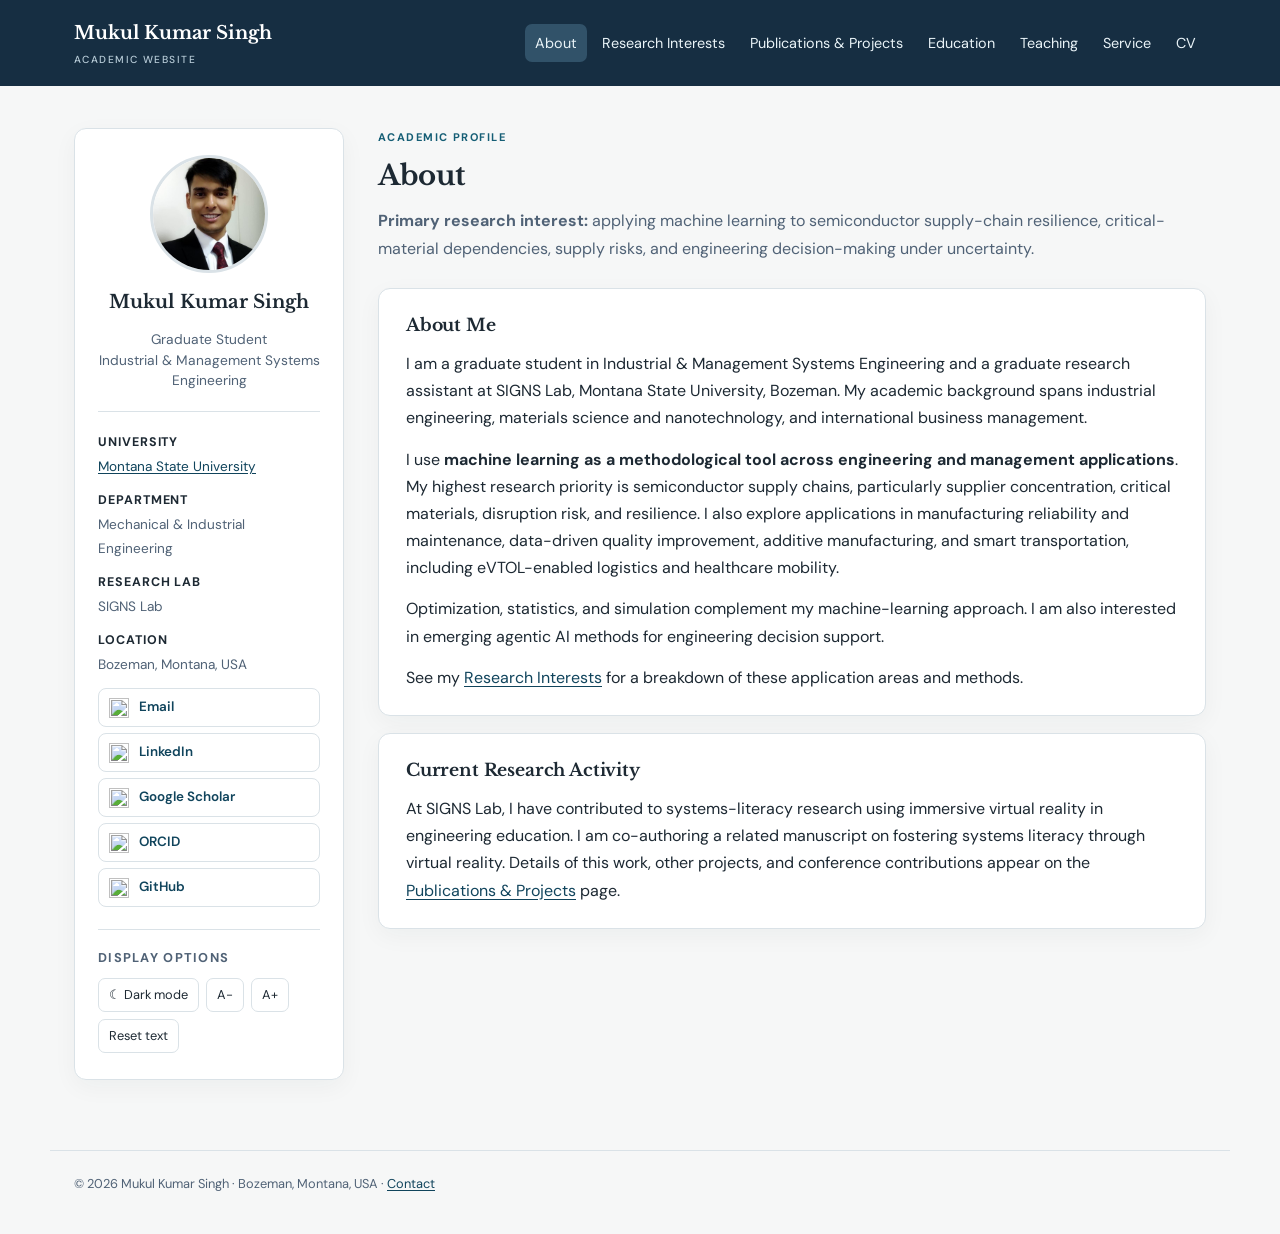
==== commit 43f6e4db: "Add files via upload" ====
--- a/index.html
+++ b/index.html
@@ -1,3 +1,12 @@
 <!DOCTYPE html>
-
-<html lang="en"><head><meta charset="utf-8"/><meta content="width=device-width, initial-scale=1" name="viewport"/><meta content="Mukul Kumar Singh: machine learning for semiconductor supply chain resilience, critical materials, and engineering decision-making." name="description"/><meta content="light dark" name="color-scheme"/><title>About | Mukul Kumar Singh</title><link href="style.css" rel="stylesheet"/><script>try{const t=localStorage.getItem('academic-theme');if(t==='dark'||t==='light')document.documentElement.dataset.theme=t}catch(e){}</script><script defer="" src="site.js"></script></head><body><a class="skip" href="#main">Skip to main content</a><header class="site-head"><div class="head-in"><a class="brand" href="index.html">Mukul Kumar Singh<small>Academic Website</small></a><nav aria-label="Main navigation" class="top-nav"><a aria-current="page" href="index.html">About</a><a href="research.html">Research Interests</a><a href="publications.html">Publications &amp; Projects</a><a href="education.html">Education</a><a href="teaching.html">Teaching</a><a href="service.html">Service</a><a href="cv.html">CV</a></nav></div></header><div class="layout"><aside aria-label="Profile and accessibility settings" class="profile"><img alt="Portrait of Mukul Kumar Singh" class="avatar" onerror="this.style.display='none';document.getElementById('avatar-fallback').style.display='grid'" src="profile.jpg"/><div aria-hidden="true" class="avatar-fallback" id="avatar-fallback">MS</div><h2>Mukul Kumar Singh</h2><p class="role">Graduate Student<br/>Industrial &amp; Management Systems Engineering</p><hr class="side-divider"/><p class="fact"><strong>University</strong><a href="https://www.montana.edu/">Montana State University</a></p><p class="fact"><strong>Department</strong>Mechanical &amp; Industrial Engineering</p><p class="fact"><strong>Research lab</strong>SIGNS Lab</p><p class="fact"><strong>Location</strong>Bozeman, Montana, USA</p><div aria-label="Contact and research profiles" class="profile-links"><a href="mailto:mukulnoida@gmail.com">Email</a><a href="https://www.linkedin.com/in/mukulnoida/" rel="noopener noreferrer" target="_blank">LinkedIn</a><a href="https://scholar.google.com/citations?user=1E6UcasAAAAJ" rel="noopener noreferrer" target="_blank">Google Scholar</a><a href="https://orcid.org/0009-0001-5948-5191" rel="noopener noreferrer" target="_blank">ORCID</a><a href="https://github.com/mukulnoida" rel="noopener noreferrer" target="_blank">GitHub</a></div><div aria-label="Display preferences" class="accessibility"><h3>Display options</h3><div class="controls"><button id="theme-toggle" type="button">☾ Dark mode</button><button aria-label="Decrease text size" id="text-minus" type="button">A−</button><button aria-label="Increase text size" id="text-plus" type="button">A+</button><button id="text-reset" type="button">Reset text</button></div></div></aside><main id="main" tabindex="-1"><p class="eyebrow">Academic profile</p><h1 class="page-title">About</h1><p class="lead"><strong>Primary research interest:</strong> applying machine learning to semiconductor supply chains, with particular attention to resilience, critical-material dependencies, risk, and decision-making under uncertainty.</p><section aria-labelledby="about-title" class="panel"><h2 id="about-title">About me</h2><p>I am a graduate student in Industrial &amp; Management Systems Engineering and a graduate research assistant in SIGNS Lab at Montana State University in Bozeman, Montana. My interdisciplinary education combines industrial engineering, nanotechnology and materials science, and international business management.</p><p>My principal research direction is the application of <strong>machine learning to semiconductor supply chain problems</strong>. I am interested in using data-driven models to study supplier concentration, critical minerals and materials, supply disruptions, and resilient engineering decisions. Statistical analysis, systems simulation, and optimization complement this machine-learning-centered approach.</p><p>I also explore related applications in smart and advanced manufacturing, manufacturing reliability and maintenance, quality improvement, additive manufacturing, and intelligent transportation systems, including eVTOL-enabled logistics and healthcare mobility. Agentic AI is an additional developing methodological interest.</p></section><section aria-labelledby="priority-title" class="panel"><h2 id="priority-title">Research priorities</h2><div class="two-col"><div class="mini"><h3>1. Machine learning for semiconductor supply chains</h3><p>My primary focus: supply-chain resilience, critical materials, supplier dependencies, and risk-informed decisions.</p></div><div class="mini"><h3>2. AI and decision-support methods</h3><p>Applied machine learning, emerging agentic AI, data analytics, simulation, and optimization.</p></div><div class="mini"><h3>3. Smart manufacturing and reliability</h3><p>Predictive maintenance, manufacturing quality improvement, process reliability, and additive manufacturing.</p></div><div class="mini"><h3>4. Intelligent transportation and eVTOL</h3><p>Data-driven logistics, healthcare transportation, smart cities, and emerging air mobility.</p></div></div><p style="margin-top:17px"><a href="research.html">Explore research interests →</a></p></section><section aria-labelledby="activity-title" class="panel"><h2 id="activity-title">Current research activity</h2><p>In SIGNS Lab, I have contributed to research involving systems literacy and immersive learning technologies. I am co-authoring a manuscript about fostering systems literacy through virtual reality, informed by classroom VR implementation and student focus-group feedback. This ongoing work is distinct from my primary proposed semiconductor supply-chain research direction.</p><p>See <a href="publications.html">Publications &amp; Projects</a> for manuscripts, current projects, and conference contributions.</p></section><section aria-labelledby="affil-title" class="panel"><h2 id="affil-title">Affiliation</h2><p><strong>Montana State University</strong><br/>Department of Mechanical &amp; Industrial Engineering<br/>SIGNS Lab · Bozeman, Montana, USA</p><p>Email: <a href="mailto:mukulnoida@gmail.com">mukulnoida@gmail.com</a></p></section><section aria-labelledby="advisors-heading" class="panel"><h2 id="advisors-heading">Academic advisors</h2><div class="item"><h3>Dr. Sage Kittelman</h3><p class="meta">Montana State University · Bozeman, Montana, USA</p></div><div class="item"><h3>Dr. Elena Borisovna Tishchenko</h3><p class="meta">Lomonosov Moscow State University · Moscow, Russia</p></div><div class="item"><h3>Dr. Larisa Vladimirovna Panina</h3><p class="meta">NUST MISIS · Moscow, Russia</p></div></section></main></div><footer><p>© 2026 Mukul Kumar Singh · Bozeman, Montana, USA · <a href="mailto:mukulnoida@gmail.com">Contact</a></p></footer></body></html>+<html lang="en"><head><meta charset="utf-8"/><meta content="width=device-width, initial-scale=1" name="viewport"/><meta content="Mukul Kumar Singh: machine learning for semiconductor supply chain resilience, critical materials, and engineering decision-making." name="description"/><meta content="light dark" name="color-scheme"/><title>About | Mukul Kumar Singh</title><link href="style.css" rel="stylesheet"/><script>try{const t=localStorage.getItem('academic-theme');if(t==='dark'||t==='light')document.documentElement.dataset.theme=t}catch(e){}</script><script defer="" src="site.js"></script></head><body><a class="skip" href="#main">Skip to main content</a><header class="site-head"><div class="head-in"><a class="brand" href="index.html">Mukul Kumar Singh<small>Academic Website</small></a><nav aria-label="Main navigation" class="top-nav"><a aria-current="page" href="index.html">About</a><a href="research.html">Research Interests</a><a href="publications.html">Publications &amp; Projects</a><a href="education.html">Education</a><a href="teaching.html">Teaching</a><a href="service.html">Service</a><a href="cv.html">CV</a></nav></div></header><div class="layout"><aside aria-label="Profile and accessibility settings" class="profile"><img alt="Portrait of Mukul Kumar Singh" class="avatar" onerror="this.style.display='none';document.getElementById('avatar-fallback').style.display='grid'" src="profile.jpg"/><div aria-hidden="true" class="avatar-fallback" id="avatar-fallback">MS</div><h2>Mukul Kumar Singh</h2><p class="role">Graduate Student<br/>Industrial &amp; Management Systems Engineering</p><hr class="side-divider"/><p class="fact"><strong>University</strong><a href="https://www.montana.edu/">Montana State University</a></p><p class="fact"><strong>Department</strong>Mechanical &amp; Industrial Engineering</p><p class="fact"><strong>Research lab</strong>SIGNS Lab</p><p class="fact"><strong>Location</strong>Bozeman, Montana, USA</p><ul aria-label="Contact and research profiles" class="profile-links"><li><a href="mailto:mukulnoida@gmail.com"><img alt="" aria-hidden="true" height="20" src="icons/mail.svg" width="20"/><span>Email</span></a></li><li><a href="https://www.linkedin.com/in/mukulnoida/" rel="noopener noreferrer" target="_blank"><img alt="" aria-hidden="true" height="20" src="icons/linkedin.svg" width="20"/><span>LinkedIn</span></a></li><li><a href="https://scholar.google.com/citations?user=1E6UcasAAAAJ" rel="noopener noreferrer" target="_blank"><img alt="" aria-hidden="true" height="20" src="icons/googlescholar.svg" width="20"/><span>Google Scholar</span></a></li><li><a href="https://orcid.org/0009-0001-5948-5191" rel="noopener noreferrer" target="_blank"><img alt="" aria-hidden="true" height="20" src="icons/orcid.svg" width="20"/><span>ORCID</span></a></li><li><a href="https://github.com/mukulnoida" rel="noopener noreferrer" target="_blank"><img alt="" aria-hidden="true" height="20" src="icons/github.svg" width="20"/><span>GitHub</span></a></li></ul><div aria-label="Display preferences" class="accessibility"><h3>Display options</h3><div class="controls"><button id="theme-toggle" type="button">☾ Dark mode</button><button aria-label="Decrease text size" id="text-minus" type="button">A−</button><button aria-label="Increase text size" id="text-plus" type="button">A+</button><button id="text-reset" type="button">Reset text</button></div></div></aside><main id="main" tabindex="-1">
+<p class="eyebrow">Academic profile</p><h1 class="page-title">About</h1>
+<p class="lead"><strong>Primary research interest: </strong>applying machine learning to semiconductor supply-chain resilience, critical-material dependencies, supply risks, and engineering decision-making under uncertainty.</p>
+<section aria-labelledby="about-title" class="panel"><h2 id="about-title">About Me</h2>
+<p>I am a graduate student in Industrial &amp; Management Systems Engineering and a graduate research assistant at SIGNS Lab, Montana State University, Bozeman. My academic background spans industrial engineering, materials science and nanotechnology, and international business management.</p>
+<p>I use <strong>machine learning as a methodological tool across engineering and management applications</strong>. My highest research priority is semiconductor supply chains, particularly supplier concentration, critical materials, disruption risk, and resilience. I also explore applications in manufacturing reliability and maintenance, data-driven quality improvement, additive manufacturing, and smart transportation, including eVTOL-enabled logistics and healthcare mobility.</p>
+<p>Optimization, statistics, and simulation complement my machine-learning approach. I am also interested in emerging agentic AI methods for engineering decision support.</p>
+<p>See my <a href="research.html">Research Interests</a> for a breakdown of these application areas and methods.</p></section>
+<section aria-labelledby="current-work" class="panel"><h2 id="current-work">Current Research Activity</h2>
+<p>At SIGNS Lab, I have contributed to systems-literacy research using immersive virtual reality in engineering education. I am co-authoring a related manuscript on fostering systems literacy through virtual reality. Details of this work, other projects, and conference contributions appear on the <a href="publications.html">Publications &amp; Projects</a> page.</p></section>
+</main></div><footer><p>© 2026 Mukul Kumar Singh · Bozeman, Montana, USA · <a href="mailto:mukulnoida@gmail.com">Contact</a></p></footer></body></html>
--- a/style.css
+++ b/style.css
@@ -10,3 +10,16 @@
 .panel{padding:24px 27px;margin-bottom:17px}
 .eyebrow{font-size:.69rem}
 @media(max-width:480px){.page-title{font-size:1.5rem}.panel{padding:20px 18px}}
+
+.tags { display:flex; flex-wrap:wrap; gap: .5rem; margin-top: 1rem; }
+.tags span { border: 1px solid var(--border, #ccd5df); border-radius: 999px; padding: .18rem .68rem; font-size:.82em; }
+
+/* Accessible icon-labeled profile links, displayed as a vertical list. */
+.profile-links{display:grid;gap:6px;list-style:none;padding:0;margin:10px 0 0}
+.profile-links li{margin:0;padding:0}
+.profile-links a{display:flex;align-items:center;gap:10px;min-height:39px;border:1px solid var(--line);border-radius:8px;padding:7px 10px;font-size:.84rem;font-weight:600;text-decoration:none;background:var(--paper)}
+.profile-links a:hover{background:var(--soft)}
+.profile-links img{display:block;width:20px;height:20px;flex:none}
+.cv-actions{display:flex;flex-wrap:wrap;gap:10px;margin-top:15px}
+.action.secondary{background:var(--soft);color:var(--accentstrong);border:1px solid var(--line)}
+.tags span{border-color:var(--line);background:var(--soft);color:var(--ink)}
